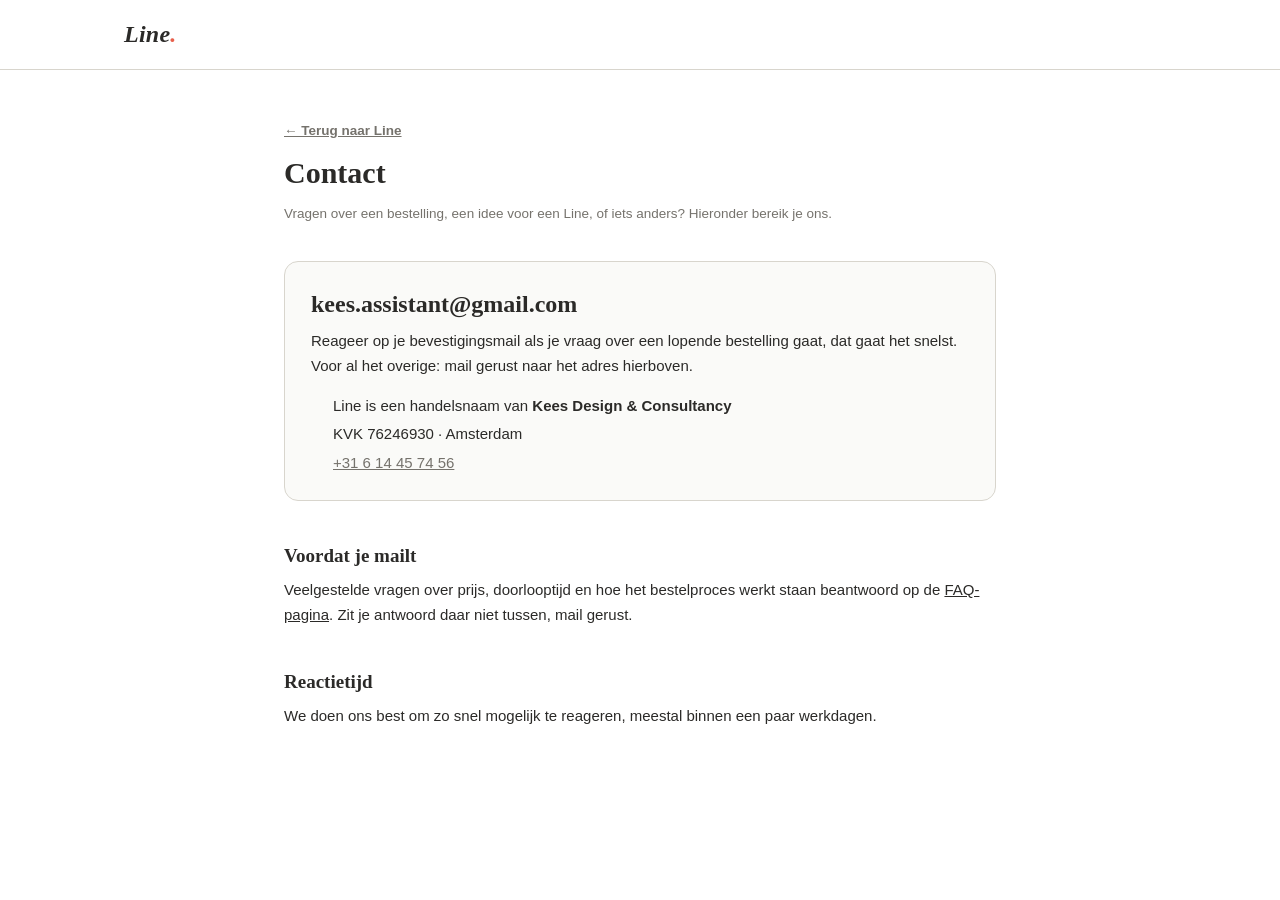
==== contact.html @ fa41d402 "Add frame material picker, order pricing tiers, delivery date warning, contact page, pricing diagram" ====
<!doctype html>
<html lang="nl">
<head>
<meta charset="utf-8">
<meta name="viewport" content="width=device-width, initial-scale=1">
<title>Contact — Line</title>
<link rel="stylesheet" href="style.css">
<link rel="icon" href="favicon.svg" type="image/svg+xml">
<style>
  .legal-wrap{max-width:760px;margin:0 auto;padding:48px 24px 80px;}
  .legal-wrap h1{font-size:30px;margin-bottom:6px;}
  .legal-wrap .legal-meta{color:var(--ink-muted);font-size:13.5px;margin-bottom:36px;}
  .legal-wrap h2{font-size:19px;margin-top:40px;}
  .legal-wrap p, .legal-wrap li{color:var(--ink);font-size:15px;line-height:1.65;}
  .legal-wrap ul, .legal-wrap ol{padding-left:22px;}
  .back-link{display:inline-block;margin-bottom:8px;font-size:13.5px;font-weight:600;color:var(--ink-muted);}
  .contact-card{
    border:1.5px solid var(--line);border-radius:14px;background:var(--bg-soft);
    padding:24px 26px;margin-top:8px;
  }
  .contact-email{
    font-family:var(--font-display);font-size:24px;font-weight:700;color:var(--ink);
    text-decoration:none;word-break:break-word;
  }
  .contact-email:hover{text-decoration:underline;}
  .contact-sub{color:var(--ink-muted);font-size:14px;margin-top:6px;}
  .contact-detail-list{list-style:none;padding:0;margin:14px 0 0;font-size:14.5px;color:var(--ink-muted);}
  .contact-detail-list li{margin-top:4px;}
  .contact-detail-list a{color:var(--ink-muted);}
</style>
</head>
<body>

<header class="site">
  <div class="bar">
    <a class="brand" href="index.html">
      <span class="wordmark">Line<span class="dot">.</span></span>
    </a>
  </div>
</header>

<main class="legal-wrap">
  <a class="back-link" href="index.html">&larr; Terug naar Line</a>
  <h1>Contact</h1>
  <p class="legal-meta">Vragen over een bestelling, een idee voor een Line, of iets anders? Hieronder bereik je ons.</p>

  <div class="contact-card">
    <a class="contact-email" href="mailto:kees.assistant@gmail.com">kees.assistant@gmail.com</a>
    <p class="contact-sub">Reageer op je bevestigingsmail als je vraag over een lopende bestelling gaat, dat gaat het snelst. Voor al het overige: mail gerust naar het adres hierboven.</p>
    <ul class="contact-detail-list">
      <li>Line is een handelsnaam van <strong>Kees Design &amp; Consultancy</strong></li>
      <li>KVK 76246930 &middot; Amsterdam</li>
      <li><a href="tel:+31614457456">+31 6 14 45 74 56</a></li>
    </ul>
  </div>

  <h2>Voordat je mailt</h2>
  <p>
    Veelgestelde vragen over prijs, doorlooptijd en hoe het bestelproces werkt staan beantwoord op de
    <a href="index.html#faq">FAQ-pagina</a>. Zit je antwoord daar niet tussen, mail gerust.
  </p>

  <h2>Reactietijd</h2>
  <p>We doen ons best om zo snel mogelijk te reageren, meestal binnen een paar werkdagen.</p>
</main>

</body>
</html>
---- style.css ----
/* ---------- Design tokens ---------- */
:root{
  --bg:#ffffff;
  --bg-soft:#fafaf8;
  --ink:#2b2a28;
  --ink-muted:#75726c;
  --line:#d8d5cd;
  --line-strong:#b8b4a9;

  --coral:#e8604c;
  --gold:#e8ab37;
  --cobalt:#3e6ae1;
  --moss:#5c8a5c;
  --sand:#c9a06a;

  /* coral tint/shade ramp for the price diagram — light = small cost, dark = large cost */
  --coral-100:#fbe2db;
  --coral-200:#f4c3b5;
  --coral-300:#ec9d88;
  --coral-500:#d1503d;
  --coral-600:#b03f2f;
  --coral-700:#7a2c20;

  --font-display:"Iowan Old Style","Palatino Linotype",Georgia,serif;
  --font-body:-apple-system,BlinkMacSystemFont,"Inter","Segoe UI",Helvetica,Arial,sans-serif;

  --radius:14px;
  --container:1080px;
}

*{box-sizing:border-box;}
html{scroll-behavior:smooth;-webkit-text-size-adjust:100%;text-size-adjust:100%;overflow-x:hidden;}
button,a{-webkit-tap-highlight-color:transparent;touch-action:manipulation;}
body{
  margin:0;
  overflow-x:hidden;
  background:var(--bg);
  color:var(--ink);
  font-family:var(--font-body);
  font-size:16px;
  line-height:1.55;
  -webkit-font-smoothing:antialiased;
}
h1,h2,h3{
  font-family:var(--font-display);
  font-weight:600;
  margin:0 0 .4em;
  text-wrap:balance;
}
p{margin:0 0 1em;color:var(--ink);}
a{color:inherit;}
.wrap{max-width:var(--container);margin:0 auto;padding:0 24px;}
img,svg{max-width:100%;display:block;}
button{font-family:inherit;}

.eyebrow{
  font-family:var(--font-body);
  font-weight:700;
  font-size:15px;
  letter-spacing:.08em;
  text-transform:uppercase;
  color:var(--ink-muted);
  margin:0 0 10px;
}
.section-note{
  max-width:56ch;margin:24px auto 0;text-align:center;
  font-size:13.5px;color:var(--ink-muted);
}

/* thin-line divider with dot markers — the recurring "timeline" motif */
.line-divider{
  position:relative;
  height:1px;
  background:var(--line);
  margin:56px 0;
}
.line-divider .dot{
  position:absolute;
  top:50%;
  width:7px;height:7px;
  border-radius:50%;
  background:var(--coral);
  transform:translate(-50%,-50%);
}

/* ---------- Header ---------- */
header.site{
  position:sticky;top:0;z-index:20;
  background:rgba(255,255,255,.9);
  backdrop-filter:blur(8px);
  border-bottom:1px solid var(--line);
}
header.site .bar{
  display:flex;align-items:center;justify-content:space-between;
  padding:16px 24px;
  max-width:var(--container);margin:0 auto;
}
.brand{display:inline-flex;align-items:center;gap:10px;text-decoration:none;}
.wordmark{
  font-family:var(--font-display);
  font-style:italic;
  font-size:24px;
  font-weight:600;
  letter-spacing:.01em;
  text-decoration:none;
  color:var(--ink);
}
.wordmark .dot{color:var(--coral);}
nav.site-nav{display:flex;gap:34px;align-items:center;}
nav.site-nav .nav-links{display:flex;gap:26px;align-items:center;}
nav.site-nav a{
  font-size:14px;font-weight:600;color:var(--ink-muted);text-decoration:none;
}
nav.site-nav a:hover{color:var(--ink);}
.menu-toggle{
  display:none;width:36px;height:36px;border:none;background:transparent;
  color:var(--ink);align-items:center;justify-content:center;cursor:pointer;flex:none;
}
.menu-toggle svg{width:22px;height:22px;stroke:currentColor;stroke-width:2;fill:none;}
.mobile-menu{display:none;}
@media (max-width:640px){
  nav.site-nav .nav-links{display:none;}
  nav.site-nav .js-open-config{display:none;}
  .menu-toggle{display:flex;}
  .mobile-menu{
    display:flex;flex-direction:column;
    border-top:1px solid var(--line);background:var(--bg);
  }
  .mobile-menu[hidden]{display:none;}
  .mobile-menu a{
    padding:14px 24px;font-size:15px;font-weight:600;color:var(--ink);text-decoration:none;
    border-bottom:1px solid var(--line);
  }
  .mobile-menu .btn{margin:14px 24px;}
}

.btn{
  display:inline-flex;align-items:center;gap:8px;
  font-family:var(--font-body);
  font-weight:700;font-size:14px;
  padding:12px 20px;
  border-radius:999px;
  border:1.5px solid var(--ink);
  background:var(--ink);color:var(--bg);
  cursor:pointer;
  text-decoration:none;
  transition:transform .15s ease,background .15s ease;
}
.btn:hover{transform:translateY(-1px);background:#000;}
.btn.ghost{background:transparent;color:var(--ink);border-color:var(--line-strong);}
.btn.ghost:hover{border-color:var(--ink);background:transparent;}
.btn.coral{background:var(--coral);border-color:var(--coral);color:var(--bg);}
.btn.coral:hover{background:#d94f3c;border-color:#d94f3c;}
.btn.small{padding:9px 16px;font-size:13px;}
.btn:disabled{opacity:.35;cursor:not-allowed;transform:none;}
.btn:focus-visible, a:focus-visible, input:focus-visible, textarea:focus-visible, select:focus-visible{
  outline:3px solid var(--cobalt);outline-offset:2px;
}

/* ---------- Hero ---------- */
.hero{padding:0 0 40px;text-align:center;}
.hero-banner{width:100%;aspect-ratio:3/1;overflow:hidden;background:var(--ink);position:relative;}
.hero-banner img{width:100%;height:100%;object-fit:cover;object-position:35% 45%;display:block;}

/* Desktop: a solid card floats on the photo with headline + CTAs. */
.hero-card{
  position:absolute;top:50%;right:6%;transform:translateY(-50%);
  background:var(--bg);border-radius:var(--radius);
  box-shadow:0 24px 54px -22px rgba(0,0,0,.4);
  padding:34px 38px;max-width:360px;text-align:left;
}
.hero-card .hero-headline{
  font-size:clamp(24px,2.7vw,34px);max-width:none;margin:0 0 22px;text-align:left;
}
.hero-card .hero-actions{justify-content:flex-start;}
.hero-headline-mobile,.hero-actions-mobile{display:none;}

.hero h1{font-size:clamp(34px,5.5vw,58px);max-width:16ch;margin:0 auto .3em;}
.hero h1 em{color:var(--coral);font-style:italic;}
.hero .wrap{padding-top:44px;}
.hero .lede{
  max-width:52ch;margin:0 auto 32px;
  color:var(--ink-muted);font-size:18px;
}
.hero-actions{display:flex;gap:14px;justify-content:center;flex-wrap:wrap;}

/* Mobile: no overlay card — shorter cropped photo, everything stacked below it. */
@media (max-width:640px){
  .hero-banner{aspect-ratio:12/5;}
  .hero-card{display:none;}
  .hero-headline-mobile{display:block;}
  .hero-actions-mobile{display:flex;}
  .hero .wrap{padding-top:32px;}
}

/* ---------- Language switch ---------- */
.lang-switch{
  display:flex;border:1.5px solid var(--line);border-radius:999px;padding:2px;
}
.lang-btn{
  border:none;background:transparent;border-radius:999px;
  padding:5px 11px;font-size:12px;font-weight:700;letter-spacing:.03em;
  color:var(--ink-muted);cursor:pointer;
}
.lang-btn[aria-pressed="true"]{background:var(--ink);color:var(--bg);}
@media (max-width:640px){ .lang-switch{order:2;} }

/* ---------- Section shell ---------- */
section{padding:24px 0;}
.section-head{text-align:center;max-width:52ch;margin:0 auto 40px;}
.section-head h2{font-size:clamp(26px,3.4vw,36px);}
.section-head p{color:var(--ink-muted);}

/* ---------- Examples ---------- */
/* Photos aren't a uniform shape (mix of 4:3 and 16:9 landscape), so this is a
   masonry layout (CSS columns) — each tile keeps the image's own proportions
   instead of being force-cropped into a fixed box. */
.examples-grid{
  column-count:2;column-gap:28px;
}
.examples-dots{display:none;}
@media (max-width:700px){
  .examples-grid{
    display:flex;column-count:unset;column-gap:0;gap:14px;
    overflow-x:auto;scroll-snap-type:x mandatory;-webkit-overflow-scrolling:touch;
    margin:0 -24px;padding:0 24px 4px;scrollbar-width:none;
  }
  .examples-grid::-webkit-scrollbar{display:none;}
  .example-card{flex:0 0 82vw;margin-bottom:0;scroll-snap-align:center;}
  .examples-dots{
    display:flex;justify-content:center;gap:7px;margin-top:16px;
  }
  .examples-dots button{
    width:7px;height:7px;border-radius:50%;border:none;padding:0;
    background:var(--line-strong);cursor:pointer;transition:background .15s ease,transform .15s ease;
  }
  .examples-dots button.active{background:var(--coral);transform:scale(1.3);}
}
.example-card{
  break-inside:avoid;
  margin-bottom:28px;
  border:1.5px solid var(--line);
  border-radius:18px;
  overflow:hidden;
  background:var(--bg-soft);
  transition:transform .2s ease,box-shadow .2s ease,border-color .2s ease;
}
.example-card:hover,.example-card:focus-within{
  transform:translateY(-4px);
  box-shadow:0 16px 30px -18px rgba(43,42,40,.4);
}
.example-card:nth-child(4n+1):hover,.example-card:nth-child(4n+1):focus-within{border-color:var(--coral);}
.example-card:nth-child(4n+2):hover,.example-card:nth-child(4n+2):focus-within{border-color:var(--gold);}
.example-card:nth-child(4n+3):hover,.example-card:nth-child(4n+3):focus-within{border-color:var(--cobalt);}
.example-card:nth-child(4n+4):hover,.example-card:nth-child(4n+4):focus-within{border-color:var(--moss);}

.example-thumb{
  display:block;position:relative;width:100%;padding:0;margin:0;
  border:none;background:none;cursor:zoom-in;line-height:0;
}
.example-thumb img{width:100%;height:auto;display:block;transition:transform .3s ease;}
.example-thumb:hover img,.example-thumb:focus-visible img{transform:scale(1.04);}
.example-thumb:focus-visible{outline:3px solid var(--cobalt);outline-offset:-3px;}
.example-thumb::before,.example-thumb::after{
  content:"";position:absolute;right:12px;bottom:12px;width:34px;height:34px;
  opacity:0;transform:scale(.8);transition:opacity .2s ease,transform .2s ease;
}
.example-thumb::before{border-radius:50%;background:var(--ink);}
.example-thumb::after{
  background:#fff;
  -webkit-mask:url("data:image/svg+xml,%3Csvg xmlns='http://www.w3.org/2000/svg' viewBox='0 0 24 24' fill='none' stroke='white' stroke-width='2' stroke-linecap='round' stroke-linejoin='round'%3E%3Ccircle cx='11' cy='11' r='7'/%3E%3Cline x1='21' y1='21' x2='16.65' y2='16.65'/%3E%3Cline x1='11' y1='8' x2='11' y2='14'/%3E%3Cline x1='8' y1='11' x2='14' y2='11'/%3E%3C/svg%3E") center/16px no-repeat;
  mask:url("data:image/svg+xml,%3Csvg xmlns='http://www.w3.org/2000/svg' viewBox='0 0 24 24' fill='none' stroke='white' stroke-width='2' stroke-linecap='round' stroke-linejoin='round'%3E%3Ccircle cx='11' cy='11' r='7'/%3E%3Cline x1='21' y1='21' x2='16.65' y2='16.65'/%3E%3Cline x1='11' y1='8' x2='11' y2='14'/%3E%3Cline x1='8' y1='11' x2='14' y2='11'/%3E%3C/svg%3E") center/16px no-repeat;
}
.example-thumb:hover::before,.example-thumb:focus-visible::before,
.example-thumb:hover::after,.example-thumb:focus-visible::after{
  opacity:1;transform:scale(1);
}
@media (hover:none) and (min-width:701px){
  /* touch devices don't have a hover state — show the "tap to enlarge" cue at rest.
     Below 701px the gallery is a swipe carousel (lightbox disabled), so this is skipped. */
  .example-thumb::before,.example-thumb::after{opacity:.85;transform:scale(1);}
}
@media (max-width:700px){
  .example-thumb{cursor:default;}
}

/* ---------- Lightbox ---------- */
.lightbox{
  position:fixed;inset:0;z-index:200;
  background:rgba(20,19,17,.94);
  display:flex;align-items:center;justify-content:center;
  padding:64px 24px;
  opacity:0;pointer-events:none;
  transition:opacity .25s ease;
}
.lightbox.open{opacity:1;pointer-events:auto;}
.lightbox[hidden]{display:none;}
.lightbox-figure{margin:0;max-width:min(1100px,90vw);max-height:100%;}
.lightbox-figure img{
  display:block;max-width:100%;max-height:calc(100vh - 128px);
  border-radius:10px;box-shadow:0 30px 60px -20px rgba(0,0,0,.6);
  transform:scale(.96);transition:transform .25s ease;
  cursor:pointer;touch-action:manipulation;
}
.lightbox.open .lightbox-figure img{transform:scale(1);}
.lightbox-close,.lightbox-nav{
  position:fixed;
  width:44px;height:44px;border-radius:50%;
  border:1.5px solid rgba(255,255,255,.35);background:rgba(255,255,255,.08);
  color:#fff;cursor:pointer;
  display:flex;align-items:center;justify-content:center;
  transition:background .15s ease,border-color .15s ease;
}
.lightbox-close svg,.lightbox-nav svg{width:18px;height:18px;stroke:currentColor;stroke-width:2;fill:none;}
.lightbox-close:hover,.lightbox-nav:hover{background:rgba(255,255,255,.18);border-color:#fff;}
.lightbox-close:focus-visible,.lightbox-nav:focus-visible{outline:3px solid var(--gold);outline-offset:2px;}
.lightbox-close{top:20px;right:20px;}
.lightbox-nav.prev{left:20px;top:50%;transform:translateY(-50%);}
.lightbox-nav.next{right:20px;top:50%;transform:translateY(-50%);}
.lightbox-count{
  position:fixed;bottom:22px;left:50%;transform:translateX(-50%);
  font-size:12.5px;font-weight:700;letter-spacing:.04em;color:rgba(255,255,255,.7);
}
@media (max-width:640px){
  .lightbox{padding:88px 16px 56px;}
  .lightbox-nav.prev{left:10px;}
  .lightbox-nav.next{right:10px;}
}

/* ---------- How it works ---------- */
.steps-grid{
  display:grid;grid-template-columns:repeat(3,1fr);gap:24px;
}
@media (max-width:700px){ .steps-grid{grid-template-columns:1fr;} }
.hiw-step{padding:4px;}
.hiw-step .num{
  width:34px;height:34px;border-radius:50%;
  border:1.5px solid var(--ink);
  display:flex;align-items:center;justify-content:center;
  font-family:var(--font-display);font-weight:600;font-size:15px;
  margin-bottom:14px;
}
.hiw-step:nth-child(1) .num{border-color:var(--coral);color:var(--coral);}
.hiw-step:nth-child(2) .num{border-color:var(--gold);color:var(--gold);}
.hiw-step:nth-child(3) .num{border-color:var(--cobalt);color:var(--cobalt);}
.hiw-step:nth-child(4) .num{border-color:var(--moss);color:var(--moss);}
.hiw-step h3{font-size:17px;margin-bottom:6px;}
.hiw-step p{font-size:14px;color:var(--ink-muted);margin:0;}

/* ---------- Testimonials ---------- */
.testimonial-grid{
  display:flex;gap:20px;overflow-x:auto;padding:4px 4px 14px;margin:-4px -4px 0;
  cursor:grab;scroll-snap-type:x proximity;-webkit-overflow-scrolling:touch;
  scrollbar-width:thin;
}
.testimonial-grid.dragging{cursor:grabbing;scroll-snap-type:none;user-select:none;}
.testimonial-card{
  flex:0 0 auto;width:300px;scroll-snap-align:start;
  border:1.5px solid var(--line);border-radius:16px;
  padding:26px 22px 20px;background:var(--bg-soft);
  transition:transform .2s ease,box-shadow .2s ease,border-color .2s ease;
}
@media (max-width:560px){ .testimonial-card{width:80vw;} }
.testimonial-card:hover{transform:translateY(-3px);box-shadow:0 14px 26px -18px rgba(43,42,40,.35);}
.testimonial-card .quote-mark{
  display:block;font-family:var(--font-display);font-size:44px;line-height:1;
  margin-bottom:4px;
}
.testimonial-card:nth-child(4n+1) .quote-mark{color:var(--coral);}
.testimonial-card:nth-child(4n+2) .quote-mark{color:var(--gold);}
.testimonial-card:nth-child(4n+3) .quote-mark{color:var(--cobalt);}
.testimonial-card:nth-child(4n+4) .quote-mark{color:var(--moss);}
.testimonial-card .quote{font-size:15px;line-height:1.55;margin:0 0 14px;}
.testimonial-card .name{
  margin:0;font-family:var(--font-display);font-weight:600;
  font-size:13.5px;color:var(--ink-muted);
}

/* ---------- FAQ ---------- */
.faq-list{max-width:740px;margin:0 auto;border-top:1px solid var(--line);}
.faq-item{border-bottom:1px solid var(--line);}
.faq-item summary{
  list-style:none;cursor:pointer;padding:20px 2px;
  display:flex;align-items:center;justify-content:space-between;gap:20px;
  font-weight:600;font-size:15.5px;
  touch-action:manipulation;
}
.faq-item summary::-webkit-details-marker{display:none;}
.faq-item summary:hover .q{color:var(--coral);}
.faq-item .q{transition:color .15s ease;}
.faq-item .chevron{
  width:22px;height:22px;flex:none;position:relative;
}
.faq-item .chevron::before,.faq-item .chevron::after{
  content:"";position:absolute;top:50%;left:50%;background:var(--ink-muted);
  transition:transform .2s ease;
}
.faq-item .chevron::before{width:12px;height:1.5px;transform:translate(-50%,-50%);}
.faq-item .chevron::after{width:1.5px;height:12px;transform:translate(-50%,-50%);}
.faq-item[open] .chevron::after{transform:translate(-50%,-50%) rotate(90deg);}
.faq-item .a{margin:0 2px 20px;color:var(--ink-muted);font-size:14.5px;line-height:1.6;max-width:62ch;}

/* ---------- Dimensions ---------- */
.dims-diagram{display:flex;justify-content:center;margin-top:8px;}
.dims-diagram svg{width:100%;max-width:420px;height:auto;}
.dims-rect{fill:var(--bg-soft);stroke:var(--ink);stroke-width:2;vector-effect:non-scaling-stroke;}
.dims-line{fill:none;stroke:var(--ink);stroke-width:1.5;stroke-linecap:round;vector-effect:non-scaling-stroke;opacity:.45;}
.dims-dim{stroke-width:1.5;vector-effect:non-scaling-stroke;}
.dims-dim-w{stroke:var(--coral);}
.dims-dim-h{stroke:var(--gold);}
.dims-label{font-size:12px;font-weight:700;letter-spacing:.02em;}
.dims-label-w{fill:var(--coral);}
.dims-label-h{fill:var(--gold);}

/* ---------- Pricing ---------- */
.price-diagram{max-width:480px;margin:8px auto 0;}
.price-diagram svg{display:block;width:100%;height:auto;}
.price-outline{fill:none;stroke:var(--ink);stroke-width:2.5;}
.price-block-vat{fill:var(--coral-600);}
.price-block-frame{fill:var(--coral);}
.price-block-print{fill:var(--coral-500);}
.price-block-shipping{fill:var(--coral-200);}
.price-block-packaging{fill:var(--coral-100);}
.price-block-labor{fill:var(--coral-700);}
.price-block-margin{fill:var(--coral-300);}
.price-sep{stroke:var(--bg);stroke-width:2.5;}

.price-legend{
  list-style:none;margin:28px 0 0;padding:0;
  display:grid;grid-template-columns:repeat(2,1fr);gap:16px 20px;
}
@media (min-width:560px){ .price-legend{grid-template-columns:repeat(3,1fr);} }
.price-legend li{display:flex;align-items:flex-start;gap:10px;}
.price-swatch{width:14px;height:14px;border-radius:4px;flex:none;margin-top:3px;}
.price-swatch.price-block-vat{background:var(--coral-600);}
.price-swatch.price-block-frame{background:var(--coral);}
.price-swatch.price-block-print{background:var(--coral-500);}
.price-swatch.price-block-shipping{background:var(--coral-200);}
.price-swatch.price-block-packaging{background:var(--coral-100);}
.price-swatch.price-block-labor{background:var(--coral-700);}
.price-swatch.price-block-margin{background:var(--coral-300);}
.price-legend-text{display:flex;flex-direction:column;gap:2px;min-width:0;}
.price-legend-name{font-size:13px;color:var(--ink-muted);}
.price-legend-amount{font-family:var(--font-display);font-size:19px;font-weight:700;color:var(--ink);}
.price-total-row{
  margin-top:22px;padding-top:18px;border-top:1.5px dashed var(--line-strong);
  text-align:center;font-family:var(--font-display);font-weight:600;font-size:19px;color:var(--ink);
}
.price-caption{
  max-width:440px;margin:18px auto 0;text-align:center;
  font-size:12.5px;color:var(--ink-muted);
}

/* ---------- About ---------- */
.about{display:grid;grid-template-columns:180px 1fr;gap:36px;align-items:center;}
@media (max-width:600px){ .about{grid-template-columns:1fr;text-align:center;} }
.about .avatar{
  max-width:150px;
  margin:0 auto;
}
.about .avatar img{
  width:100%;height:auto;display:block;
  border-bottom:3px solid var(--coral);
  padding-bottom:12px;
}
.about h2{font-size:24px;}
.about p{color:var(--ink-muted);}

/* ---------- Footer ---------- */
footer.site{
  border-top:1px solid var(--line);
  margin-top:60px;
  padding:32px 0 48px;
}
footer.site .bar{
  display:flex;justify-content:space-between;align-items:center;flex-wrap:wrap;gap:12px;
  font-size:13px;color:var(--ink-muted);
}
footer.site a{color:var(--ink);text-decoration:none;font-weight:600;}
.footer-identity{
  margin-top:18px;padding-top:18px;border-top:1px dashed var(--line);
}
.footer-identity p{
  margin:0 0 6px;font-size:12.5px;color:var(--ink-muted);
}
.footer-identity a{color:var(--ink-muted);font-weight:600;text-decoration:underline;}
.footer-identity a:hover{color:var(--ink);}
.link-btn{
  background:none;border:none;padding:0;margin:0;font:inherit;
  color:var(--ink-muted);font-weight:600;text-decoration:underline;cursor:pointer;
  touch-action:manipulation;
}
.link-btn:hover{color:var(--ink);}

/* ================= Configurator overlay ================= */
.configurator{
  position:fixed;inset:0;z-index:100;
  background:var(--bg);
  display:flex;overflow-x:hidden;
  transform:translateY(100%);
  transition:transform .35s ease;
  will-change:transform;
}
.configurator.open{transform:translateY(0);}
.configurator[hidden]{display:none;}

.config-head,.config-scroll{
  opacity:0;transform:translateY(10px);
  transition:opacity .4s ease .12s,transform .4s ease .12s;
}
.configurator.open .config-head,.configurator.open .config-scroll{
  opacity:1;transform:translateY(0);
}
.config-scroll{transition-delay:.18s;}

/* left: ambient slideshow */
.config-stage{
  flex:0 0 42%;position:relative;overflow:hidden;background:var(--ink);
}
.config-stage img{
  position:absolute;inset:0;width:100%;height:100%;object-fit:cover;
  opacity:0;transition:opacity 1.4s ease;
}
.config-stage img.active{opacity:1;}
.config-stage::after{
  content:"";position:absolute;left:0;right:0;bottom:0;height:4px;background:var(--coral);
}

/* right: header + scrollable form + submit bar */
.config-main{
  flex:1 1 auto;min-width:0;min-height:0;
  display:flex;flex-direction:column;
}
.config-head{
  display:flex;align-items:center;justify-content:space-between;
  padding:16px 24px;border-bottom:1px solid var(--line);
  flex:none;
}
.config-head .wordmark{font-size:19px;}
.config-close{
  width:40px;height:40px;border-radius:50%;
  border:1.5px solid var(--line-strong);background:transparent;
  display:flex;align-items:center;justify-content:center;cursor:pointer;color:var(--ink);
  touch-action:manipulation;
}
.config-close:hover{border-color:var(--ink);}
.config-close svg{width:16px;height:16px;stroke:currentColor;stroke-width:2;fill:none;}

.config-scroll{
  flex:1 1 auto;min-height:0;overflow-y:auto;overflow-x:hidden;
  -webkit-overflow-scrolling:touch;
  padding:36px 40px 40px;
}
.config-panel{max-width:640px;margin:0 auto;}
.config-panel h2{font-size:24px;margin-bottom:18px;}
.config-panel > p.hint{color:var(--ink-muted);font-size:14.5px;margin-bottom:26px;max-width:56ch;}
.config-section{
  padding-bottom:40px;margin-bottom:40px;
  border-bottom:1px dashed var(--line);
}
.config-section:last-of-type{border-bottom:none;margin-bottom:0;padding-bottom:0;}
#reviewSection .summary-list{margin-bottom:0;}

@media (max-width:860px){
  .configurator{flex-direction:column;}
  .config-stage{flex:0 0 200px;}
  .config-scroll{padding:28px 20px 30px;}
}
@media (max-width:640px){
  .config-stage{display:none;}
}

.field{margin-bottom:18px;}
.field label{
  display:block;font-size:12.5px;font-weight:700;letter-spacing:.03em;
  text-transform:uppercase;color:var(--ink-muted);margin-bottom:6px;
}
.field input[type=text], .field input[type=email], .field input[type=tel], .field input[type=date], .field textarea, .field select{
  width:100%;font-family:inherit;font-size:16px;color:var(--ink);text-align:left;
  background:var(--bg-soft);border:1.5px solid var(--line);border-radius:10px;
  padding:11px 13px;
}
.field textarea{resize:vertical;}
.field-note{font-size:13px;color:var(--ink-muted);margin-top:6px;}
.two-col{display:grid;grid-template-columns:1fr 1fr;gap:14px;}
@media (max-width:520px){ .two-col{grid-template-columns:1fr;} }

/* timeline entries (in configurator) */
.tl-progress{color:var(--ink-muted);font-size:13.5px;margin:0 0 14px;}
.tl-list{display:flex;flex-direction:column;gap:10px;margin-bottom:16px;}
.tl-item{
  border:1.5px solid var(--line);border-radius:12px;padding:12px;
  background:var(--bg);position:relative;
}
.tl-item.dragging{
  box-shadow:0 10px 24px rgba(0,0,0,.14);border-color:var(--ink);
  z-index:5;cursor:grabbing;
}
.tl-head{display:flex;align-items:center;gap:10px;cursor:pointer;}
.drag-handle{
  width:30px;height:30px;border-radius:8px;border:none;background:transparent;
  color:var(--ink-muted);cursor:grab;touch-action:none;flex:none;
  display:flex;align-items:center;justify-content:center;
}
.drag-handle:hover{color:var(--ink);}
.drag-handle svg{width:18px;height:18px;fill:currentColor;}
.tl-item .badge-index{
  width:24px;height:24px;border-radius:50%;background:var(--ink);color:var(--bg);
  display:flex;align-items:center;justify-content:center;font-size:11.5px;font-weight:700;
  font-family:var(--font-display);flex:none;
}
.tl-extra-badge{
  flex:none;padding:2px 7px;border-radius:20px;background:var(--coral);color:#fff;
  font-size:11px;font-weight:700;letter-spacing:.01em;white-space:nowrap;
}
.tl-check{
  width:24px;height:24px;border-radius:50%;background:var(--moss);color:#fff;
  display:flex;align-items:center;justify-content:center;flex:none;
}
.tl-check svg{width:14px;height:14px;stroke:currentColor;stroke-width:3;fill:none;}
.tl-dot{width:10px;height:10px;border-radius:50%;background:var(--coral);flex:none;}
.tl-place{
  font-family:inherit;font-size:16px;color:var(--ink);text-align:left;
  background:var(--bg-soft);border:1.5px solid var(--line);border-radius:10px;
  padding:11px 13px;flex:1 1 auto;min-width:0;
}
.tl-head .tl-place{
  background:transparent;border-color:transparent;padding-left:0;padding-right:0;
  overflow:hidden;text-overflow:ellipsis;white-space:nowrap;
}
.tl-head .tl-place:focus{
  background:var(--bg-soft);border-color:var(--line);padding-left:13px;padding-right:13px;
}
.tl-chevron{
  width:24px;height:24px;border:none;background:transparent;color:var(--ink-muted);
  display:flex;align-items:center;justify-content:center;flex:none;
  cursor:pointer;transition:transform .15s ease;
}
.tl-item.expanded .tl-chevron{transform:rotate(180deg);}
.tl-chevron svg{width:16px;height:16px;stroke:currentColor;stroke-width:2;fill:none;}
.tl-body{margin-top:8px;padding-left:40px;}
@media (max-width:520px){ .tl-body{padding-left:0;} }
.tl-verify-row{display:flex;align-items:flex-start;gap:10px;flex-wrap:wrap;}
.tl-item .photo-row{display:flex;align-items:center;gap:8px;flex:none;}
.tl-item .photo-thumb{
  width:34px;height:34px;border-radius:8px;background:var(--bg-soft);
  border:1px solid var(--line);background-size:cover;background-position:center;
  flex:none;
}
.tl-item .photo-btn{
  display:inline-flex;align-items:center;gap:6px;
  font-size:13px;font-weight:600;color:var(--ink);
  background:var(--bg-soft);border:1.5px solid var(--line);border-radius:8px;
  padding:8px 12px;cursor:pointer;touch-action:manipulation;white-space:nowrap;
}
.tl-item .photo-btn:hover{border-color:var(--ink);}
.tl-item .photo-btn svg{width:15px;height:15px;flex:none;stroke:currentColor;stroke-width:2;fill:none;}
.tl-warn{
  color:var(--coral);font-size:12.5px;margin:8px 0 0;
}
.tl-note{
  flex:1 1 200px;min-width:0;
  font-family:inherit;font-size:16px;color:var(--ink);text-align:left;
  background:var(--bg-soft);border:1.5px solid var(--line);border-radius:10px;
  padding:11px 13px;resize:vertical;
}
@media (max-width:520px){ .tl-note{flex-basis:100%;} }
.tl-actions{display:flex;align-items:center;gap:8px;margin-top:10px;}
.tl-move-btn{
  width:30px;height:30px;border-radius:8px;border:1px solid var(--line);
  background:transparent;color:var(--ink-muted);cursor:pointer;
  display:flex;align-items:center;justify-content:center;
  touch-action:manipulation;flex:none;
}
.tl-move-btn svg{width:16px;height:16px;stroke:currentColor;stroke-width:2;fill:none;}
.tl-move-btn:hover{border-color:var(--ink);color:var(--ink);}
.tl-move-btn:disabled{opacity:.35;cursor:default;}
.tl-move-btn:disabled:hover{border-color:var(--line);color:var(--ink-muted);}
.remove-btn{
  width:30px;height:30px;border-radius:50%;border:1px solid var(--line);
  background:transparent;cursor:pointer;color:var(--ink-muted);
  display:flex;align-items:center;justify-content:center;
  touch-action:manipulation;flex:none;margin-left:auto;
}
.remove-btn svg{width:15px;height:15px;stroke:currentColor;stroke-width:1.8;fill:none;}
.remove-btn:hover{border-color:var(--coral);color:var(--coral);}

.add-row-btn{
  display:inline-flex;align-items:center;gap:8px;
  border:1.5px dashed var(--ink);border-radius:10px;
  padding:11px 16px;background:transparent;cursor:pointer;
  font-size:13.5px;font-weight:700;color:var(--ink);width:100%;justify-content:center;
}
.add-row-btn:hover{border-color:var(--ink);color:var(--ink);background:var(--bg-soft);}

/* format cards */
.format-grid{display:grid;grid-template-columns:1fr;gap:14px;margin-bottom:8px;max-width:340px;}
.frame-grid{grid-template-columns:1fr 1fr;max-width:420px;}
@media (max-width:480px){ .frame-grid{grid-template-columns:1fr;} }
.format-card{
  border:1.5px solid var(--line);border-radius:12px;padding:16px;
  cursor:pointer;background:var(--bg-soft);text-align:left;
}
.format-card span{
  display:block;font-family:var(--font-display);font-size:16px;font-weight:600;color:var(--ink);
}
.format-card[aria-pressed="true"]{border-color:var(--ink);background:var(--bg);box-shadow:0 0 0 1px var(--ink);}
.format-card:not(:disabled):hover{border-color:var(--line-strong);}
.format-card:disabled{cursor:default;opacity:1;}
.format-card:focus-visible{outline:3px solid var(--cobalt);outline-offset:2px;}

.frame-card{display:flex;align-items:center;gap:12px;}
.frame-card .frame-swatch{
  width:40px;height:40px;border-radius:50%;flex:none;overflow:hidden;
  background:var(--bg);border:1px solid var(--line);display:block;
}
.frame-card .frame-swatch img{width:100%;height:100%;object-fit:cover;display:block;}
.frame-card .frame-label{flex:1;}
.frame-info-btn{
  width:22px;height:22px;border-radius:50%;border:1px solid var(--line);background:var(--bg);
  color:var(--ink-muted);font-family:var(--font-display);font-size:12px;font-style:italic;font-weight:700;
  display:flex;align-items:center;justify-content:center;flex:none;cursor:pointer;
}
.frame-info-btn:hover{border-color:var(--ink);color:var(--ink);}
.frame-info-btn:focus-visible{outline:3px solid var(--cobalt);outline-offset:2px;}

.frame-specs{
  margin-top:12px;padding:16px 18px;border-radius:10px;background:var(--bg-soft);
  border:1px solid var(--line);max-width:420px;
}
.frame-specs-list{margin:0;display:grid;grid-template-columns:auto 1fr;gap:6px 14px;}
.frame-specs-list dt{color:var(--ink-muted);font-size:13px;}
.frame-specs-list dd{margin:0;font-size:13px;font-weight:600;color:var(--ink);text-align:right;}

/* review */
.summary-list{list-style:none;margin:0 0 20px;padding:0;display:flex;flex-direction:column;gap:10px;}
.summary-list li{border-bottom:1px dashed var(--line);padding-bottom:10px;}
.summary-list .k{font-size:12px;font-weight:700;text-transform:uppercase;letter-spacing:.04em;color:var(--ink-muted);display:block;margin-bottom:4px;}
.summary-list .v{font-size:14.5px;}
.summary-list .v ol{margin:0;padding-left:18px;}
.summary-list .v ol li{border:none;padding:0;margin-bottom:4px;font-size:14.5px;}
.v-inline{display:inline-flex;align-items:center;gap:8px;}

.config-submit-bar{
  border-top:1px solid var(--line);
  padding:20px 0 4px;
  margin-top:8px;
}
.terms-check{
  display:flex;align-items:flex-start;gap:8px;
  font-size:13px;color:var(--ink-muted);margin-top:20px;cursor:pointer;
}
.terms-check input{margin-top:2px;flex:none;touch-action:manipulation;}
.terms-check a{color:var(--ink);font-weight:600;}
.submit-bar-row{
  display:flex;align-items:center;justify-content:space-between;gap:16px;
}
.submit-price{display:flex;align-items:baseline;gap:6px;}
.submit-price .amount{font-family:var(--font-display);font-size:22px;font-weight:600;}
.submit-price .label{font-size:12.5px;color:var(--ink-muted);}
.btn-compact{padding:10px 22px;font-size:14px;}
.submit-error{color:var(--coral);font-size:13px;margin:14px 0 0;}
#mailFallbackBtn{margin-top:10px;}

.shipping-line{
  display:flex;align-items:center;gap:8px;
  font-size:13px;color:var(--ink-muted);margin-top:10px;
}
.carrier-logo{height:18px;width:auto;display:block;}

/* success screen */
.success{text-align:center;padding:40px 16px 8px;max-width:480px;margin:0 auto;}
.success .btn{margin-top:22px;}
.success .check{
  width:60px;height:60px;border-radius:50%;background:var(--moss);
  display:flex;align-items:center;justify-content:center;margin:0 auto 18px;
}
.success .check svg{width:28px;height:28px;stroke:#fff;stroke-width:3;fill:none;}
.success h2{font-size:24px;}
.success p{color:var(--ink-muted);font-size:14.5px;}
.success-order-number{
  margin-top:14px;font-family:var(--font-display);font-weight:700;
  font-size:16px;color:var(--ink);
}
.success .proto-note{
  margin-top:18px;padding:12px 14px;border:1px dashed var(--line-strong);
  border-radius:10px;font-size:12.5px;color:var(--ink-muted);
}

[hidden]{display:none !important;}

@media (prefers-reduced-motion: reduce){
  html{scroll-behavior:auto;}
  *{transition:none !important;}
}
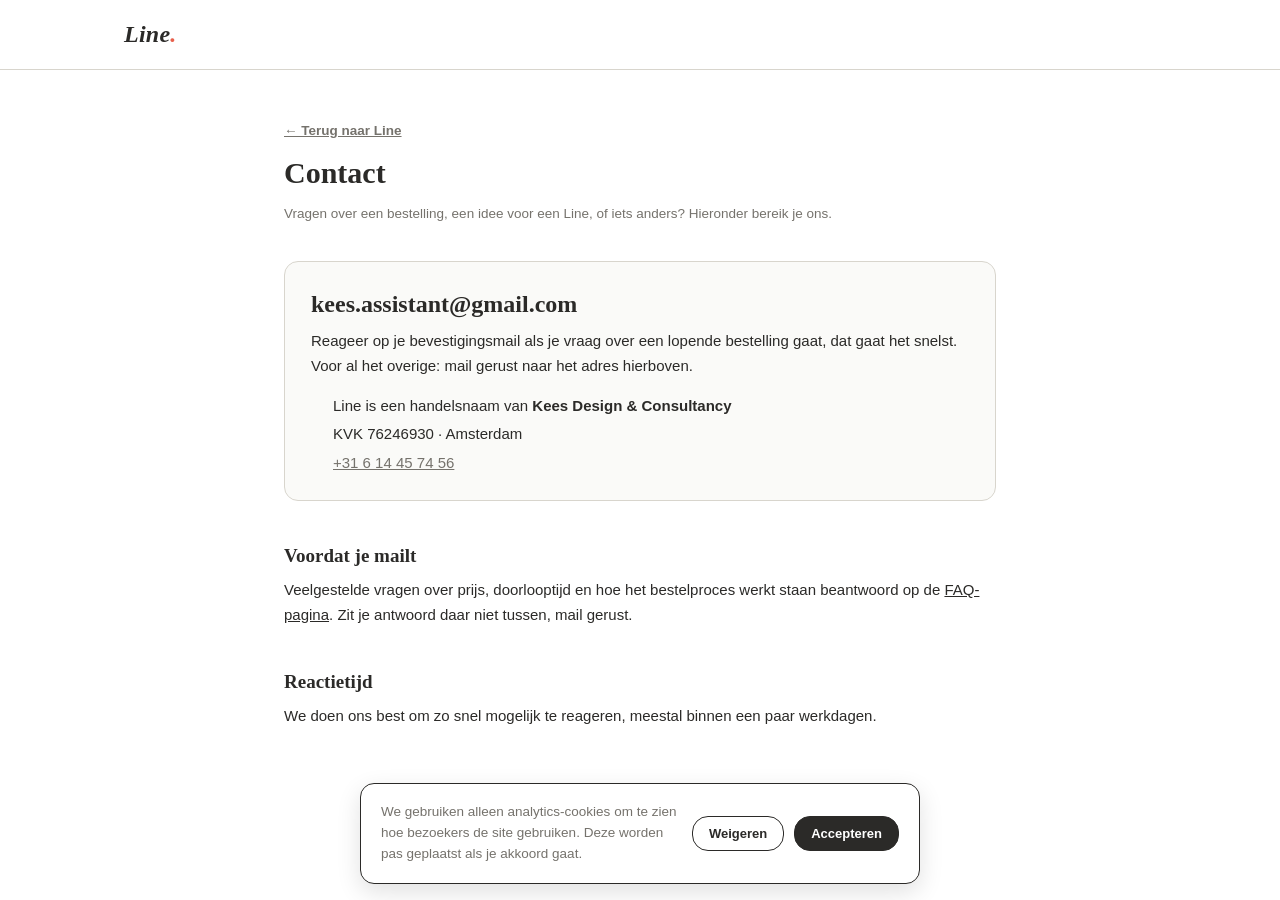
==== commit 5f21889b: "Add cookie consent banner, wire up GA4 + Microsoft Clarity, update privacy policy" ====
--- a/contact.html
+++ b/contact.html
@@ -64,5 +64,6 @@
   <p>We doen ons best om zo snel mogelijk te reageren, meestal binnen een paar werkdagen.</p>
 </main>
 
+<script src="consent.js"></script>
 </body>
 </html>
--- a/style.css
+++ b/style.css
@@ -119,8 +119,8 @@
 .menu-toggle svg{width:22px;height:22px;stroke:currentColor;stroke-width:2;fill:none;}
 .mobile-menu{display:none;}
 @media (max-width:640px){
+  nav.site-nav{gap:10px;}
   nav.site-nav .nav-links{display:none;}
-  nav.site-nav .js-open-config{display:none;}
   .menu-toggle{display:flex;}
   .mobile-menu{
     display:flex;flex-direction:column;
@@ -131,7 +131,6 @@
     padding:14px 24px;font-size:15px;font-weight:600;color:var(--ink);text-decoration:none;
     border-bottom:1px solid var(--line);
   }
-  .mobile-menu .btn{margin:14px 24px;}
 }
 
 .btn{
@@ -139,7 +138,7 @@
   font-family:var(--font-body);
   font-weight:700;font-size:14px;
   padding:12px 20px;
-  border-radius:999px;
+  border-radius:16px;
   border:1.5px solid var(--ink);
   background:var(--ink);color:var(--bg);
   cursor:pointer;
@@ -147,8 +146,8 @@
   transition:transform .15s ease,background .15s ease;
 }
 .btn:hover{transform:translateY(-1px);background:#000;}
-.btn.ghost{background:transparent;color:var(--ink);border-color:var(--line-strong);}
-.btn.ghost:hover{border-color:var(--ink);background:transparent;}
+.btn.ghost{background:var(--bg);color:var(--ink);border-color:var(--ink);}
+.btn.ghost:hover{background:var(--bg-soft);}
 .btn.coral{background:var(--coral);border-color:var(--coral);color:var(--bg);}
 .btn.coral:hover{background:#d94f3c;border-color:#d94f3c;}
 .btn.small{padding:9px 16px;font-size:13px;}
@@ -189,7 +188,8 @@
   .hero-banner{aspect-ratio:12/5;}
   .hero-card{display:none;}
   .hero-headline-mobile{display:block;}
-  .hero-actions-mobile{display:flex;}
+  .hero-actions-mobile{display:flex;flex-direction:column;}
+  .hero-actions-mobile .btn{width:100%;justify-content:center;}
   .hero .wrap{padding-top:32px;}
 }
 
@@ -221,7 +221,7 @@
 .examples-dots{display:none;}
 @media (max-width:700px){
   .examples-grid{
-    display:flex;column-count:unset;column-gap:0;gap:14px;
+    display:flex;align-items:flex-start;column-count:unset;column-gap:0;gap:14px;
     overflow-x:auto;scroll-snap-type:x mandatory;-webkit-overflow-scrolling:touch;
     margin:0 -24px;padding:0 24px 4px;scrollbar-width:none;
   }
@@ -582,6 +582,8 @@
 }
 .field textarea{resize:vertical;}
 .field-note{font-size:13px;color:var(--ink-muted);margin-top:6px;}
+.req-mark{color:var(--coral);margin-left:3px;}
+.field-note-error{color:var(--coral);}
 .two-col{display:grid;grid-template-columns:1fr 1fr;gap:14px;}
 @media (max-width:520px){ .two-col{grid-template-columns:1fr;} }
 
@@ -609,16 +611,12 @@
   display:flex;align-items:center;justify-content:center;font-size:11.5px;font-weight:700;
   font-family:var(--font-display);flex:none;
 }
-.tl-extra-badge{
-  flex:none;padding:2px 7px;border-radius:20px;background:var(--coral);color:#fff;
-  font-size:11px;font-weight:700;letter-spacing:.01em;white-space:nowrap;
-}
 .tl-check{
   width:24px;height:24px;border-radius:50%;background:var(--moss);color:#fff;
   display:flex;align-items:center;justify-content:center;flex:none;
 }
 .tl-check svg{width:14px;height:14px;stroke:currentColor;stroke-width:3;fill:none;}
-.tl-dot{width:10px;height:10px;border-radius:50%;background:var(--coral);flex:none;}
+.tl-dot{width:14px;height:14px;border-radius:50%;background:var(--coral);flex:none;}
 .tl-place{
   font-family:inherit;font-size:16px;color:var(--ink);text-align:left;
   background:var(--bg-soft);border:1.5px solid var(--line);border-radius:10px;
@@ -632,16 +630,19 @@
   background:var(--bg-soft);border-color:var(--line);padding-left:13px;padding-right:13px;
 }
 .tl-chevron{
-  width:24px;height:24px;border:none;background:transparent;color:var(--ink-muted);
-  display:flex;align-items:center;justify-content:center;flex:none;
-  cursor:pointer;transition:transform .15s ease;
-}
+  width:44px;height:44px;border:1.5px solid var(--line);border-radius:50%;background:var(--bg);
+  color:var(--ink-muted);display:flex;align-items:center;justify-content:center;flex:none;
+  cursor:pointer;touch-action:manipulation;
+  transition:transform .15s ease,border-color .15s ease,color .15s ease;
+}
+.tl-chevron:hover{border-color:var(--ink);color:var(--ink);}
+.tl-chevron:focus-visible{outline:3px solid var(--cobalt);outline-offset:2px;}
 .tl-item.expanded .tl-chevron{transform:rotate(180deg);}
-.tl-chevron svg{width:16px;height:16px;stroke:currentColor;stroke-width:2;fill:none;}
+.tl-chevron svg{width:22px;height:22px;stroke:currentColor;stroke-width:2;fill:none;}
 .tl-body{margin-top:8px;padding-left:40px;}
 @media (max-width:520px){ .tl-body{padding-left:0;} }
-.tl-verify-row{display:flex;align-items:flex-start;gap:10px;flex-wrap:wrap;}
-.tl-item .photo-row{display:flex;align-items:center;gap:8px;flex:none;}
+.tl-verify-row{display:flex;flex-direction:column;gap:10px;}
+.tl-item .photo-row{display:flex;align-items:center;gap:8px;flex-wrap:wrap;}
 .tl-item .photo-thumb{
   width:34px;height:34px;border-radius:8px;background:var(--bg-soft);
   border:1px solid var(--line);background-size:cover;background-position:center;
@@ -654,17 +655,19 @@
   padding:8px 12px;cursor:pointer;touch-action:manipulation;white-space:nowrap;
 }
 .tl-item .photo-btn:hover{border-color:var(--ink);}
+.tl-item .photo-btn.needs-photo{background:var(--coral-100);border-color:var(--coral);color:var(--coral-600);}
+.tl-item .photo-btn.needs-photo:hover{border-color:var(--coral-500);}
 .tl-item .photo-btn svg{width:15px;height:15px;flex:none;stroke:currentColor;stroke-width:2;fill:none;}
 .tl-warn{
-  color:var(--coral);font-size:12.5px;margin:8px 0 0;
+  color:var(--coral);font-size:12.5px;margin:6px 0 0;
+  flex-basis:100%;
 }
 .tl-note{
-  flex:1 1 200px;min-width:0;
+  width:100%;
   font-family:inherit;font-size:16px;color:var(--ink);text-align:left;
   background:var(--bg-soft);border:1.5px solid var(--line);border-radius:10px;
   padding:11px 13px;resize:vertical;
 }
-@media (max-width:520px){ .tl-note{flex-basis:100%;} }
 .tl-actions{display:flex;align-items:center;gap:8px;margin-top:10px;}
 .tl-move-btn{
   width:30px;height:30px;border-radius:8px;border:1px solid var(--line);
@@ -704,18 +707,20 @@
 .format-card span{
   display:block;font-family:var(--font-display);font-size:16px;font-weight:600;color:var(--ink);
 }
-.format-card[aria-pressed="true"]{border-color:var(--ink);background:var(--bg);box-shadow:0 0 0 1px var(--ink);}
+.format-card[aria-pressed="true"]{border-color:var(--ink);background:#eeeae1;box-shadow:0 0 0 1px var(--ink);}
 .format-card:not(:disabled):hover{border-color:var(--line-strong);}
 .format-card:disabled{cursor:default;opacity:1;}
 .format-card:focus-visible{outline:3px solid var(--cobalt);outline-offset:2px;}
 
 .frame-card{display:flex;align-items:center;gap:12px;}
 .frame-card .frame-swatch{
-  width:40px;height:40px;border-radius:50%;flex:none;overflow:hidden;
+  width:40px;height:40px;max-width:40px;max-height:40px;min-width:40px;
+  border-radius:50%;flex:none;overflow:hidden;
   background:var(--bg);border:1px solid var(--line);display:block;
 }
-.frame-card .frame-swatch img{width:100%;height:100%;object-fit:cover;display:block;}
+.frame-card .frame-swatch img{width:100%;height:100%;max-width:100%;object-fit:cover;display:block;}
 .frame-card .frame-label{flex:1;}
+.frame-card[aria-pressed="true"] .frame-label{color:var(--ink);font-weight:700;}
 .frame-info-btn{
   width:22px;height:22px;border-radius:50%;border:1px solid var(--line);background:var(--bg);
   color:var(--ink-muted);font-family:var(--font-display);font-size:12px;font-style:italic;font-weight:700;
@@ -746,12 +751,10 @@
   padding:20px 0 4px;
   margin-top:8px;
 }
-.terms-check{
-  display:flex;align-items:flex-start;gap:8px;
-  font-size:13px;color:var(--ink-muted);margin-top:20px;cursor:pointer;
-}
-.terms-check input{margin-top:2px;flex:none;touch-action:manipulation;}
-.terms-check a{color:var(--ink);font-weight:600;}
+.submit-terms-note{
+  font-size:12.5px;color:var(--ink-muted);text-align:center;margin:0 0 14px;
+}
+.submit-terms-note a{color:var(--ink);font-weight:600;}
 .submit-bar-row{
   display:flex;align-items:center;justify-content:space-between;gap:16px;
 }
@@ -789,7 +792,33 @@
 
 [hidden]{display:none !important;}
 
+/* ---------- Cookie consent ---------- */
+.cookie-banner{
+  position:fixed;left:16px;right:16px;bottom:16px;z-index:500;
+  max-width:560px;margin:0 auto;
+  background:var(--bg);border:1.5px solid var(--ink);border-radius:var(--radius);
+  padding:18px 20px;box-shadow:0 8px 24px rgba(0,0,0,.12);
+  display:flex;flex-wrap:wrap;gap:14px;align-items:center;justify-content:space-between;
+}
+.cookie-banner-text{margin:0;font-size:13.5px;color:var(--ink-muted);flex:1 1 260px;}
+.cookie-banner-actions{display:flex;gap:10px;flex:0 0 auto;}
+@media (max-width:480px){
+  .cookie-banner{flex-direction:column;align-items:stretch;}
+  .cookie-banner-actions{justify-content:flex-end;}
+}
+
+.cookie-reopen-tab{
+  position:fixed;left:16px;bottom:16px;z-index:500;
+  background:var(--bg);color:var(--ink-muted);
+  border:1px solid var(--line-strong);border-radius:999px;
+  padding:8px 14px;font-family:var(--font-body);font-size:12px;font-weight:600;
+  cursor:pointer;box-shadow:0 4px 12px rgba(0,0,0,.08);
+}
+.cookie-reopen-tab:hover{color:var(--ink);border-color:var(--ink);}
+
 @media (prefers-reduced-motion: reduce){
   html{scroll-behavior:auto;}
-  *{transition:none !important;}
-}
+  /* Everything except the configurator's open/close slide loses its transition —
+     that one communicates a real state change (open vs. closed), not decoration. */
+  *:not(.configurator):not(.config-head):not(.config-scroll){transition:none !important;}
+}
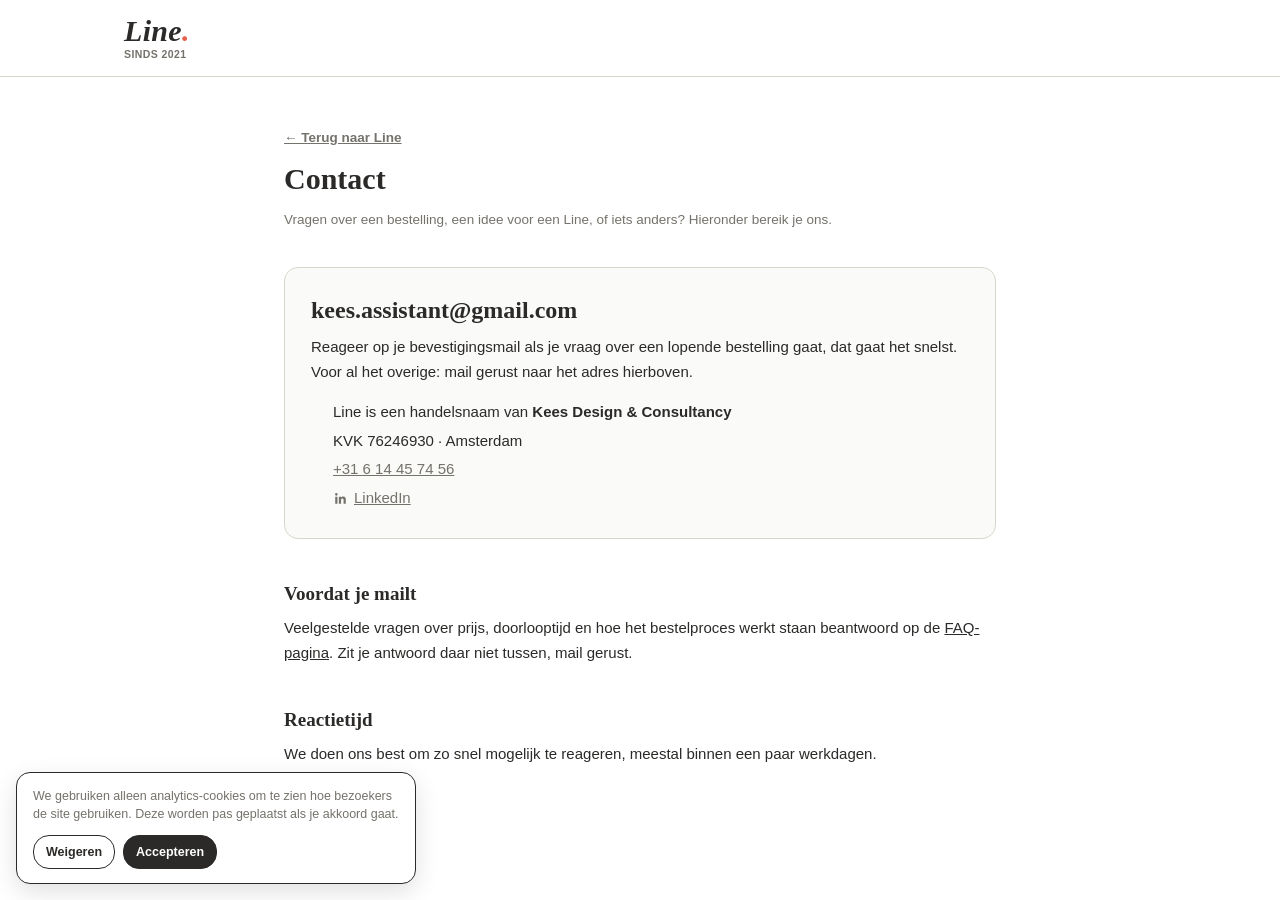
==== commit cb4127cf: "Bigger logo + since 2021, LinkedIn link, floating CTA, new example photo" ====
--- a/contact.html
+++ b/contact.html
@@ -27,6 +27,8 @@
   .contact-detail-list{list-style:none;padding:0;margin:14px 0 0;font-size:14.5px;color:var(--ink-muted);}
   .contact-detail-list li{margin-top:4px;}
   .contact-detail-list a{color:var(--ink-muted);}
+  .linkedin-link{display:inline-flex;align-items:center;gap:6px;}
+  .linkedin-icon{width:15px;height:15px;fill:currentColor;flex:none;}
 </style>
 </head>
 <body>
@@ -34,7 +36,10 @@
 <header class="site">
   <div class="bar">
     <a class="brand" href="index.html">
-      <span class="wordmark">Line<span class="dot">.</span></span>
+      <span class="brand-text">
+        <span class="wordmark">Line<span class="dot">.</span></span>
+        <span class="brand-since">Sinds 2021</span>
+      </span>
     </a>
   </div>
 </header>
@@ -51,6 +56,7 @@
       <li>Line is een handelsnaam van <strong>Kees Design &amp; Consultancy</strong></li>
       <li>KVK 76246930 &middot; Amsterdam</li>
       <li><a href="tel:+31614457456">+31 6 14 45 74 56</a></li>
+      <li><a class="linkedin-link" href="https://www.linkedin.com/in/keesvankuijk/" target="_blank" rel="noopener"><svg class="linkedin-icon" viewBox="0 0 24 24" aria-hidden="true"><path d="M20.45 20.45h-3.55v-5.57c0-1.33-.02-3.04-1.85-3.04-1.85 0-2.14 1.45-2.14 2.94v5.67H9.36V9h3.41v1.56h.05c.47-.9 1.63-1.85 3.36-1.85 3.6 0 4.27 2.37 4.27 5.45v6.29zM5.34 7.43a2.06 2.06 0 1 1 0-4.12 2.06 2.06 0 0 1 0 4.12zM7.11 20.45H3.56V9h3.55v11.45z"/></svg>LinkedIn</a></li>
     </ul>
   </div>
 
--- a/style.css
+++ b/style.css
@@ -96,10 +96,15 @@
   max-width:var(--container);margin:0 auto;
 }
 .brand{display:inline-flex;align-items:center;gap:10px;text-decoration:none;}
+.brand-text{display:flex;flex-direction:column;line-height:1;}
+.brand-since{
+  font-size:10.5px;font-weight:600;letter-spacing:.04em;text-transform:uppercase;
+  color:var(--ink-muted);margin-top:3px;
+}
 .wordmark{
   font-family:var(--font-display);
   font-style:italic;
-  font-size:24px;
+  font-size:30px;
   font-weight:600;
   letter-spacing:.01em;
   text-decoration:none;
@@ -133,6 +138,16 @@
   }
 }
 
+/* Floating "Geef een Line" button — appears once the hero scrolls out of view */
+.floating-cta{
+  position:fixed;top:14px;left:50%;z-index:25;
+  transform:translate(-50%,-140%);
+  transition:transform .35s cubic-bezier(.2,.8,.2,1);
+  pointer-events:none;
+}
+.floating-cta.visible{transform:translate(-50%,0);pointer-events:auto;}
+.floating-cta .btn{box-shadow:0 12px 28px -10px rgba(0,0,0,.35);}
+
 .btn{
   display:inline-flex;align-items:center;gap:8px;
   font-family:var(--font-body);
@@ -171,7 +186,8 @@
 .hero-card .hero-headline{
   font-size:clamp(24px,2.7vw,34px);max-width:none;margin:0 0 22px;text-align:left;
 }
-.hero-card .hero-actions{justify-content:flex-start;}
+.hero-card .hero-actions{justify-content:flex-start;flex-direction:column;}
+.hero-card .hero-actions .btn{width:100%;justify-content:center;}
 .hero-headline-mobile,.hero-actions-mobile{display:none;}
 
 .hero h1{font-size:clamp(34px,5.5vw,58px);max-width:16ch;margin:0 auto .3em;}
@@ -413,9 +429,13 @@
 .dims-label-h{fill:var(--gold);}
 
 /* ---------- Pricing ---------- */
-.price-diagram{max-width:480px;margin:8px auto 0;}
+/* viewBox is 400x200 (vs. dims' 320x200) to leave room for the left-side callout
+   labels, but the box itself is the same 240x80 units — matched to the same
+   max-width scale factor as .dims-diagram (420/320) so the two rectangles render
+   at an identical physical size on screen. */
+.price-diagram{max-width:525px;margin:8px auto 0;}
 .price-diagram svg{display:block;width:100%;height:auto;}
-.price-outline{fill:none;stroke:var(--ink);stroke-width:2.5;}
+.price-outline{fill:none;stroke:var(--ink);stroke-width:2;}
 .price-block-vat{fill:var(--coral-600);}
 .price-block-frame{fill:var(--coral);}
 .price-block-print{fill:var(--coral-500);}
@@ -425,23 +445,12 @@
 .price-block-margin{fill:var(--coral-300);}
 .price-sep{stroke:var(--bg);stroke-width:2.5;}
 
-.price-legend{
-  list-style:none;margin:28px 0 0;padding:0;
-  display:grid;grid-template-columns:repeat(2,1fr);gap:16px 20px;
-}
-@media (min-width:560px){ .price-legend{grid-template-columns:repeat(3,1fr);} }
-.price-legend li{display:flex;align-items:flex-start;gap:10px;}
-.price-swatch{width:14px;height:14px;border-radius:4px;flex:none;margin-top:3px;}
-.price-swatch.price-block-vat{background:var(--coral-600);}
-.price-swatch.price-block-frame{background:var(--coral);}
-.price-swatch.price-block-print{background:var(--coral-500);}
-.price-swatch.price-block-shipping{background:var(--coral-200);}
-.price-swatch.price-block-packaging{background:var(--coral-100);}
-.price-swatch.price-block-labor{background:var(--coral-700);}
-.price-swatch.price-block-margin{background:var(--coral-300);}
-.price-legend-text{display:flex;flex-direction:column;gap:2px;min-width:0;}
-.price-legend-name{font-size:13px;color:var(--ink-muted);}
-.price-legend-amount{font-family:var(--font-display);font-size:19px;font-weight:700;color:var(--ink);}
+.price-callout-line{stroke:var(--ink);stroke-width:1.2;stroke-linecap:round;opacity:.4;vector-effect:non-scaling-stroke;}
+.price-callout-dot{stroke:var(--bg);stroke-width:1;}
+.price-callout-label{font-family:var(--font-body);font-size:10.5px;}
+.price-callout-name{fill:var(--ink-muted);font-weight:600;}
+.price-callout-amount{fill:var(--ink);font-weight:700;}
+
 .price-total-row{
   margin-top:22px;padding-top:18px;border-top:1.5px dashed var(--line-strong);
   text-align:center;font-family:var(--font-display);font-weight:600;font-size:19px;color:var(--ink);
@@ -695,6 +704,10 @@
   font-size:13.5px;font-weight:700;color:var(--ink);width:100%;justify-content:center;
 }
 .add-row-btn:hover{border-color:var(--ink);color:var(--ink);background:var(--bg-soft);}
+.extra-badge{
+  display:inline-block;background:var(--coral);color:#fff;
+  border-radius:999px;padding:2px 9px;font-size:12px;font-weight:700;
+}
 
 /* format cards */
 .format-grid{display:grid;grid-template-columns:1fr;gap:14px;margin-bottom:8px;max-width:340px;}
@@ -728,6 +741,7 @@
 }
 .frame-info-btn:hover{border-color:var(--ink);color:var(--ink);}
 .frame-info-btn:focus-visible{outline:3px solid var(--cobalt);outline-offset:2px;}
+.frame-card-noframe{grid-column:1/-1;justify-content:center;text-align:center;}
 
 .frame-specs{
   margin-top:12px;padding:16px 18px;border-radius:10px;background:var(--bg-soft);
@@ -747,9 +761,12 @@
 .v-inline{display:inline-flex;align-items:center;gap:8px;}
 
 .config-submit-bar{
+  position:sticky;bottom:0;
   border-top:1px solid var(--line);
+  background:var(--bg);
   padding:20px 0 4px;
   margin-top:8px;
+  box-shadow:0 -8px 20px -12px rgba(0,0,0,.15);
 }
 .submit-terms-note{
   font-size:12.5px;color:var(--ink-muted);text-align:center;margin:0 0 14px;
@@ -781,6 +798,21 @@
 .success .check svg{width:28px;height:28px;stroke:#fff;stroke-width:3;fill:none;}
 .success h2{font-size:24px;}
 .success p{color:var(--ink-muted);font-size:14.5px;}
+.success-steps{
+  list-style:none;margin:24px 0 8px;padding:0;text-align:left;
+  display:flex;flex-direction:column;gap:16px;
+}
+.success-steps li{display:flex;gap:14px;align-items:flex-start;}
+.success-steps .num{
+  flex:none;width:26px;height:26px;border-radius:50%;
+  border:2px solid var(--coral);color:var(--coral);
+  display:flex;align-items:center;justify-content:center;
+  font-weight:600;font-size:13px;
+}
+.success-steps li:nth-child(2) .num{border-color:var(--gold);color:var(--gold);}
+.success-steps li:nth-child(3) .num{border-color:var(--cobalt);color:var(--cobalt);}
+.success-steps h3{font-size:14.5px;margin:0 0 2px;}
+.success-steps p{font-size:13px;color:var(--ink-muted);margin:0;}
 .success-order-number{
   margin-top:14px;font-family:var(--font-display);font-weight:700;
   font-size:16px;color:var(--ink);
@@ -794,17 +826,20 @@
 
 /* ---------- Cookie consent ---------- */
 .cookie-banner{
-  position:fixed;left:16px;right:16px;bottom:16px;z-index:500;
-  max-width:560px;margin:0 auto;
+  position:fixed;left:16px;bottom:16px;z-index:500;
+  width:max-content;max-width:min(400px,calc(100vw - 32px));margin:0;
   background:var(--bg);border:1.5px solid var(--ink);border-radius:var(--radius);
-  padding:18px 20px;box-shadow:0 8px 24px rgba(0,0,0,.12);
-  display:flex;flex-wrap:wrap;gap:14px;align-items:center;justify-content:space-between;
-}
-.cookie-banner-text{margin:0;font-size:13.5px;color:var(--ink-muted);flex:1 1 260px;}
-.cookie-banner-actions{display:flex;gap:10px;flex:0 0 auto;}
+  padding:14px 16px;box-shadow:0 8px 24px rgba(0,0,0,.12);
+  display:flex;flex-wrap:wrap;gap:10px;align-items:center;justify-content:space-between;
+}
+.cookie-banner-text{margin:0 0 2px;font-size:12.5px;line-height:1.45;color:var(--ink-muted);flex:1 1 220px;}
+.cookie-banner-actions{display:flex;gap:8px;flex:0 0 auto;}
+.cookie-banner-actions .btn{padding:9px 12px;font-size:12.5px;}
 @media (max-width:480px){
-  .cookie-banner{flex-direction:column;align-items:stretch;}
-  .cookie-banner-actions{justify-content:flex-end;}
+  .cookie-banner{
+    left:10px;right:10px;bottom:10px;
+    width:auto;max-width:none;
+  }
 }
 
 .cookie-reopen-tab{
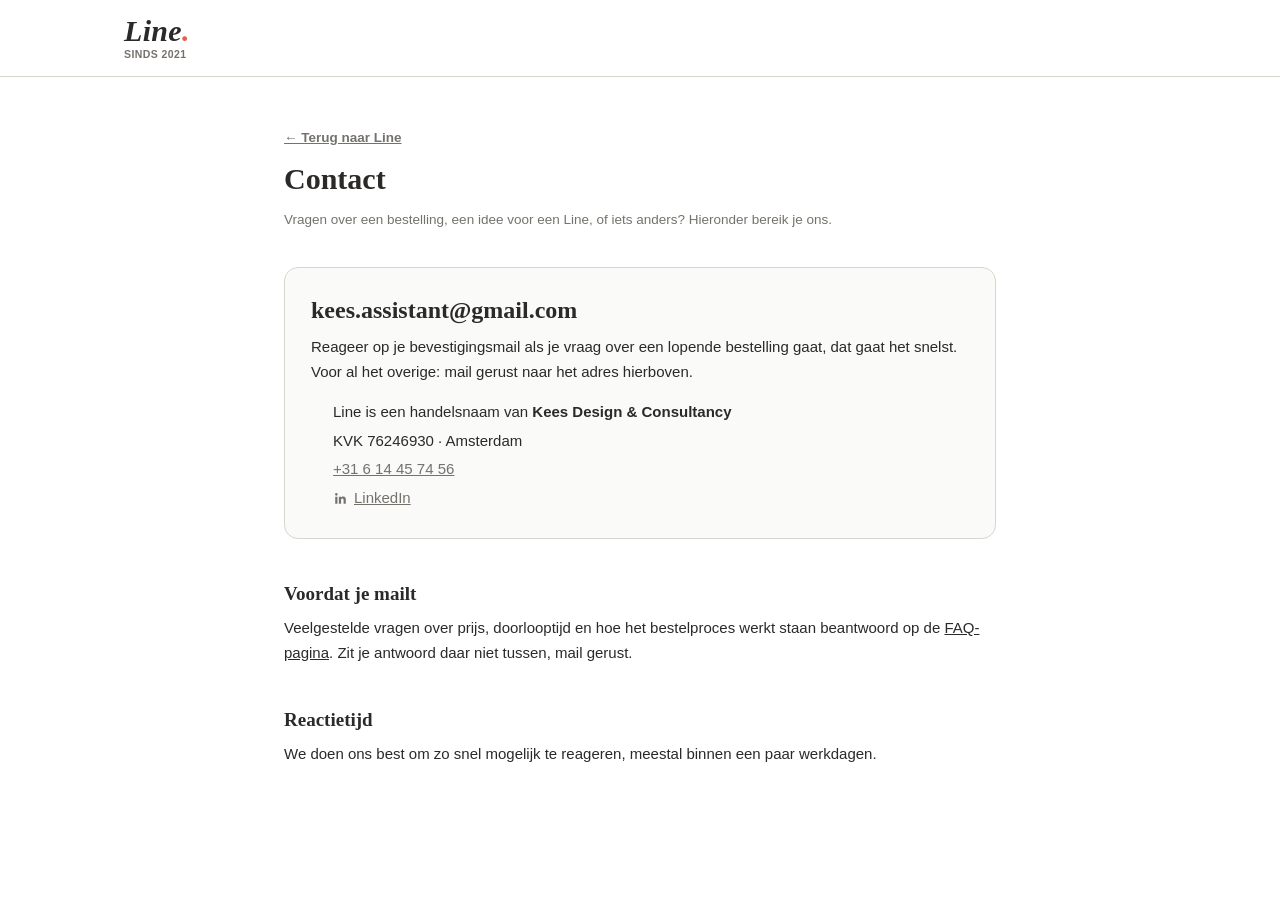
==== commit fbc621a6: "Correct starting price to €249, mute hero price styling, bump cache version" ====
--- a/contact.html
+++ b/contact.html
@@ -4,7 +4,7 @@
 <meta charset="utf-8">
 <meta name="viewport" content="width=device-width, initial-scale=1">
 <title>Contact — Line</title>
-<link rel="stylesheet" href="style.css">
+<link rel="stylesheet" href="style.css?v=20260812">
 <link rel="icon" href="favicon.svg" type="image/svg+xml">
 <style>
   .legal-wrap{max-width:760px;margin:0 auto;padding:48px 24px 80px;}
--- a/style.css
+++ b/style.css
@@ -33,7 +33,6 @@
 button,a{-webkit-tap-highlight-color:transparent;touch-action:manipulation;}
 body{
   margin:0;
-  overflow-x:hidden;
   background:var(--bg);
   color:var(--ink);
   font-family:var(--font-body);
@@ -91,6 +90,7 @@
   border-bottom:1px solid var(--line);
 }
 header.site .bar{
+  position:relative;
   display:flex;align-items:center;justify-content:space-between;
   padding:16px 24px;
   max-width:var(--container);margin:0 auto;
@@ -118,35 +118,33 @@
 }
 nav.site-nav a:hover{color:var(--ink);}
 .menu-toggle{
-  display:none;width:36px;height:36px;border:none;background:transparent;
+  display:flex;width:36px;height:36px;border:none;background:transparent;
   color:var(--ink);align-items:center;justify-content:center;cursor:pointer;flex:none;
 }
 .menu-toggle svg{width:22px;height:22px;stroke:currentColor;stroke-width:2;fill:none;}
-.mobile-menu{display:none;}
+/* Dropdown for the nav links + language switch — reachable from the hamburger icon
+   at every screen size, not just mobile, so the header itself stays uncluttered. */
+.mobile-menu[hidden]{display:none;}
+.mobile-menu{
+  display:flex;flex-direction:column;
+  position:absolute;top:calc(100% + 8px);right:0;min-width:200px;
+  background:var(--bg);border:1px solid var(--line);border-radius:12px;
+  box-shadow:0 12px 28px -10px rgba(0,0,0,.25);
+  overflow:hidden;
+}
+.mobile-menu a{
+  padding:14px 20px;font-size:15px;font-weight:600;color:var(--ink);text-decoration:none;
+  border-bottom:1px solid var(--line);
+}
+.mobile-menu .lang-switch{margin:14px 20px;align-self:flex-start;}
 @media (max-width:640px){
   nav.site-nav{gap:10px;}
   nav.site-nav .nav-links{display:none;}
-  .menu-toggle{display:flex;}
   .mobile-menu{
-    display:flex;flex-direction:column;
-    border-top:1px solid var(--line);background:var(--bg);
+    left:-24px;right:-24px;min-width:0;
+    border-radius:0;border:none;border-top:1px solid var(--line);box-shadow:none;
   }
-  .mobile-menu[hidden]{display:none;}
-  .mobile-menu a{
-    padding:14px 24px;font-size:15px;font-weight:600;color:var(--ink);text-decoration:none;
-    border-bottom:1px solid var(--line);
-  }
-}
-
-/* Floating "Geef een Line" button — appears once the hero scrolls out of view */
-.floating-cta{
-  position:fixed;top:14px;left:50%;z-index:25;
-  transform:translate(-50%,-140%);
-  transition:transform .35s cubic-bezier(.2,.8,.2,1);
-  pointer-events:none;
-}
-.floating-cta.visible{transform:translate(-50%,0);pointer-events:auto;}
-.floating-cta .btn{box-shadow:0 12px 28px -10px rgba(0,0,0,.35);}
+}
 
 .btn{
   display:inline-flex;align-items:center;gap:8px;
@@ -176,7 +174,9 @@
 .hero-banner{width:100%;aspect-ratio:3/1;overflow:hidden;background:var(--ink);position:relative;}
 .hero-banner img{width:100%;height:100%;object-fit:cover;object-position:35% 45%;display:block;}
 
-/* Desktop: a solid card floats on the photo with headline + CTAs. */
+/* Desktop: a solid card floats on the photo with just the headline — the buttons live
+   in the full-width static block below (.hero-actions-mobile, shared with mobile) so
+   they can be genuinely page-width instead of squeezed into the small card. */
 .hero-card{
   position:absolute;top:50%;right:6%;transform:translateY(-50%);
   background:var(--bg);border-radius:var(--radius);
@@ -184,28 +184,43 @@
   padding:34px 38px;max-width:360px;text-align:left;
 }
 .hero-card .hero-headline{
-  font-size:clamp(24px,2.7vw,34px);max-width:none;margin:0 0 22px;text-align:left;
-}
-.hero-card .hero-actions{justify-content:flex-start;flex-direction:column;}
-.hero-card .hero-actions .btn{width:100%;justify-content:center;}
-.hero-headline-mobile,.hero-actions-mobile{display:none;}
+  font-size:clamp(24px,2.7vw,34px);max-width:none;margin:0;text-align:left;
+}
+.hero-headline-mobile{display:none;}
 
 .hero h1{font-size:clamp(34px,5.5vw,58px);max-width:16ch;margin:0 auto .3em;}
 .hero h1 em{color:var(--coral);font-style:italic;}
 .hero .wrap{padding-top:44px;}
 .hero .lede{
-  max-width:52ch;margin:0 auto 32px;
+  max-width:52ch;margin:0 auto 20px;
   color:var(--ink-muted);font-size:18px;
 }
+.hero-price{margin:0 0 28px;}
+.hero-price-from{font-size:14px;font-weight:500;color:var(--ink-muted);}
+.hero-price-amount{
+  font-size:14px;font-weight:500;color:var(--ink-muted);margin-left:4px;
+}
 .hero-actions{display:flex;gap:14px;justify-content:center;flex-wrap:wrap;}
+/* The one real button block, static in flow, full width, at every breakpoint — used
+   to be mobile-only and duplicated (narrower) inside .hero-card on desktop. */
+.hero-actions-mobile{display:flex;flex-direction:column;gap:18px;}
+.hero-actions-mobile .btn{width:100%;justify-content:center;}
+
+/* Desktop only: a Figma.com-style oversized CTA pair — big type, generous padding,
+   and on hover the rounded-rect corners open all the way into a full pill. */
+@media (min-width:641px){
+  .hero-actions-mobile .btn{
+    font-size:28px;padding:26px 48px;border-radius:18px;
+    transition:transform .4s ease,background .4s ease,border-radius .6s ease;
+  }
+  .hero-actions-mobile .btn:hover{border-radius:999px;}
+}
 
 /* Mobile: no overlay card — shorter cropped photo, everything stacked below it. */
 @media (max-width:640px){
   .hero-banner{aspect-ratio:12/5;}
   .hero-card{display:none;}
   .hero-headline-mobile{display:block;}
-  .hero-actions-mobile{display:flex;flex-direction:column;}
-  .hero-actions-mobile .btn{width:100%;justify-content:center;}
   .hero .wrap{padding-top:32px;}
 }
 
@@ -219,7 +234,6 @@
   color:var(--ink-muted);cursor:pointer;
 }
 .lang-btn[aria-pressed="true"]{background:var(--ink);color:var(--bg);}
-@media (max-width:640px){ .lang-switch{order:2;} }
 
 /* ---------- Section shell ---------- */
 section{padding:24px 0;}
@@ -416,48 +430,30 @@
 .faq-item[open] .chevron::after{transform:translate(-50%,-50%) rotate(90deg);}
 .faq-item .a{margin:0 2px 20px;color:var(--ink-muted);font-size:14.5px;line-height:1.6;max-width:62ch;}
 
-/* ---------- Dimensions ---------- */
-.dims-diagram{display:flex;justify-content:center;margin-top:8px;}
-.dims-diagram svg{width:100%;max-width:420px;height:auto;}
-.dims-rect{fill:var(--bg-soft);stroke:var(--ink);stroke-width:2;vector-effect:non-scaling-stroke;}
-.dims-line{fill:none;stroke:var(--ink);stroke-width:1.5;stroke-linecap:round;vector-effect:non-scaling-stroke;opacity:.45;}
-.dims-dim{stroke-width:1.5;vector-effect:non-scaling-stroke;}
-.dims-dim-w{stroke:var(--coral);}
-.dims-dim-h{stroke:var(--gold);}
-.dims-label{font-size:12px;font-weight:700;letter-spacing:.02em;}
-.dims-label-w{fill:var(--coral);}
-.dims-label-h{fill:var(--gold);}
-
 /* ---------- Pricing ---------- */
-/* viewBox is 400x200 (vs. dims' 320x200) to leave room for the left-side callout
-   labels, but the box itself is the same 240x80 units — matched to the same
-   max-width scale factor as .dims-diagram (420/320) so the two rectangles render
-   at an identical physical size on screen. */
-.price-diagram{max-width:525px;margin:8px auto 0;}
+.price-diagram{max-width:575px;margin:8px auto 0;}
 .price-diagram svg{display:block;width:100%;height:auto;}
-.price-outline{fill:none;stroke:var(--ink);stroke-width:2;}
-.price-block-vat{fill:var(--coral-600);}
-.price-block-frame{fill:var(--coral);}
-.price-block-print{fill:var(--coral-500);}
-.price-block-shipping{fill:var(--coral-200);}
-.price-block-packaging{fill:var(--coral-100);}
-.price-block-labor{fill:var(--coral-700);}
-.price-block-margin{fill:var(--coral-300);}
-.price-sep{stroke:var(--bg);stroke-width:2.5;}
-
-.price-callout-line{stroke:var(--ink);stroke-width:1.2;stroke-linecap:round;opacity:.4;vector-effect:non-scaling-stroke;}
-.price-callout-dot{stroke:var(--bg);stroke-width:1;}
-.price-callout-label{font-family:var(--font-body);font-size:10.5px;}
-.price-callout-name{fill:var(--ink-muted);font-weight:600;}
-.price-callout-amount{fill:var(--ink);font-weight:700;}
-
-.price-total-row{
-  margin-top:22px;padding-top:18px;border-top:1.5px dashed var(--line-strong);
-  text-align:center;font-family:var(--font-display);font-weight:600;font-size:19px;color:var(--ink);
-}
-.price-caption{
-  max-width:440px;margin:18px auto 0;text-align:center;
-  font-size:12.5px;color:var(--ink-muted);
+.price-outline{fill:none;stroke:var(--ink);stroke-width:1.9;}
+.price-divider{stroke:var(--ink);stroke-opacity:.24;stroke-width:.62;}
+
+/* fill intensity ranked by price, low -> high: Logistiek 11, Lijst/Print 40, BTW 52, Teken-uren 156 */
+.price-block-logistics{fill:var(--coral-100);}
+.price-block-frame{fill:var(--coral-200);}
+.price-block-print{fill:var(--coral-200);}
+.price-block-vat{fill:var(--coral-300);}
+.price-block-labor{fill:var(--coral);}
+
+.price-diagram text{font-family:var(--font-body);text-anchor:middle;fill:var(--ink);}
+.price-lbl-name{font-size:5.3px;font-weight:600;}
+.price-lbl-name.compact{font-size:4.7px;}
+.price-lbl-amount{font-size:7.1px;font-weight:700;font-variant-numeric:tabular-nums;}
+/* The diagram's viewBox is fixed (248 units) but its rendered width shrinks a lot on
+   narrow phones, taking the SVG text down to unreadable sizes with it — bump the
+   font sizes specifically on mobile so the real on-screen text stays legible. */
+@media (max-width:640px){
+  .price-lbl-name{font-size:8.1px;}
+  .price-lbl-name.compact{font-size:6.8px;}
+  .price-lbl-amount{font-size:9.3px;}
 }
 
 /* ---------- About ---------- */
@@ -545,7 +541,6 @@
   padding:16px 24px;border-bottom:1px solid var(--line);
   flex:none;
 }
-.config-head .wordmark{font-size:19px;}
 .config-close{
   width:40px;height:40px;border-radius:50%;
   border:1.5px solid var(--line-strong);background:transparent;
@@ -558,9 +553,14 @@
 .config-scroll{
   flex:1 1 auto;min-height:0;overflow-y:auto;overflow-x:hidden;
   -webkit-overflow-scrolling:touch;
-  padding:36px 40px 40px;
-}
-.config-panel{max-width:640px;margin:0 auto;}
+  padding:36px 40px 0;
+}
+/* .config-submit-bar is a sticky sibling of .config-panel (not nested inside it) so its
+   background can bleed to the true edges of .config-scroll — that means .config-scroll
+   can't carry the bottom breathing-room itself (a sticky element ignores its scroll
+   ancestor's own padding), so .config-panel supplies it instead, and the submit bar gets
+   its own bottom padding (+ safe-area-inset for notched phones) to reach the real edge. */
+.config-panel{max-width:640px;margin:0 auto;padding-bottom:40px;}
 .config-panel h2{font-size:24px;margin-bottom:18px;}
 .config-panel > p.hint{color:var(--ink-muted);font-size:14.5px;margin-bottom:26px;max-width:56ch;}
 .config-section{
@@ -573,7 +573,8 @@
 @media (max-width:860px){
   .configurator{flex-direction:column;}
   .config-stage{flex:0 0 200px;}
-  .config-scroll{padding:28px 20px 30px;}
+  .config-scroll{padding:28px 20px 0;}
+  .config-panel{padding-bottom:30px;}
 }
 @media (max-width:640px){
   .config-stage{display:none;}
@@ -705,7 +706,7 @@
 }
 .add-row-btn:hover{border-color:var(--ink);color:var(--ink);background:var(--bg-soft);}
 .extra-badge{
-  display:inline-block;background:var(--coral);color:#fff;
+  display:inline-block;background:var(--ink);color:#fff;
   border-radius:999px;padding:2px 9px;font-size:12px;font-weight:700;
 }
 
@@ -720,6 +721,7 @@
 .format-card span{
   display:block;font-family:var(--font-display);font-size:16px;font-weight:600;color:var(--ink);
 }
+.format-card span.extra-badge{display:inline-block;color:#fff;}
 .format-card[aria-pressed="true"]{border-color:var(--ink);background:#eeeae1;box-shadow:0 0 0 1px var(--ink);}
 .format-card:not(:disabled):hover{border-color:var(--line-strong);}
 .format-card:disabled{cursor:default;opacity:1;}
@@ -734,22 +736,8 @@
 .frame-card .frame-swatch img{width:100%;height:100%;max-width:100%;object-fit:cover;display:block;}
 .frame-card .frame-label{flex:1;}
 .frame-card[aria-pressed="true"] .frame-label{color:var(--ink);font-weight:700;}
-.frame-info-btn{
-  width:22px;height:22px;border-radius:50%;border:1px solid var(--line);background:var(--bg);
-  color:var(--ink-muted);font-family:var(--font-display);font-size:12px;font-style:italic;font-weight:700;
-  display:flex;align-items:center;justify-content:center;flex:none;cursor:pointer;
-}
-.frame-info-btn:hover{border-color:var(--ink);color:var(--ink);}
-.frame-info-btn:focus-visible{outline:3px solid var(--cobalt);outline-offset:2px;}
 .frame-card-noframe{grid-column:1/-1;justify-content:center;text-align:center;}
-
-.frame-specs{
-  margin-top:12px;padding:16px 18px;border-radius:10px;background:var(--bg-soft);
-  border:1px solid var(--line);max-width:420px;
-}
-.frame-specs-list{margin:0;display:grid;grid-template-columns:auto 1fr;gap:6px 14px;}
-.frame-specs-list dt{color:var(--ink-muted);font-size:13px;}
-.frame-specs-list dd{margin:0;font-size:13px;font-weight:600;color:var(--ink);text-align:right;}
+.frame-card-noframe .frame-label{flex:none;}
 
 /* review */
 .summary-list{list-style:none;margin:0 0 20px;padding:0;display:flex;flex-direction:column;gap:10px;}
@@ -764,9 +752,12 @@
   position:sticky;bottom:0;
   border-top:1px solid var(--line);
   background:var(--bg);
-  padding:20px 0 4px;
-  margin-top:8px;
+  padding:20px 40px calc(16px + env(safe-area-inset-bottom));
+  margin:8px -40px 0;
   box-shadow:0 -8px 20px -12px rgba(0,0,0,.15);
+}
+@media (max-width:860px){
+  .config-submit-bar{padding:20px 20px calc(16px + env(safe-area-inset-bottom));margin:8px -20px 0;}
 }
 .submit-terms-note{
   font-size:12.5px;color:var(--ink-muted);text-align:center;margin:0 0 14px;
@@ -774,11 +765,13 @@
 .submit-terms-note a{color:var(--ink);font-weight:600;}
 .submit-bar-row{
   display:flex;align-items:center;justify-content:space-between;gap:16px;
+  max-width:640px;margin:0 auto;
 }
 .submit-price{display:flex;align-items:baseline;gap:6px;}
 .submit-price .amount{font-family:var(--font-display);font-size:22px;font-weight:600;}
 .submit-price .label{font-size:12.5px;color:var(--ink-muted);}
-.btn-compact{padding:10px 22px;font-size:14px;}
+.btn-compact{padding:14px 44px;font-size:15px;}
+#submitBtn{min-width:220px;justify-content:center;}
 .submit-error{color:var(--coral);font-size:13px;margin:14px 0 0;}
 #mailFallbackBtn{margin-top:10px;}
 
@@ -824,33 +817,6 @@
 
 [hidden]{display:none !important;}
 
-/* ---------- Cookie consent ---------- */
-.cookie-banner{
-  position:fixed;left:16px;bottom:16px;z-index:500;
-  width:max-content;max-width:min(400px,calc(100vw - 32px));margin:0;
-  background:var(--bg);border:1.5px solid var(--ink);border-radius:var(--radius);
-  padding:14px 16px;box-shadow:0 8px 24px rgba(0,0,0,.12);
-  display:flex;flex-wrap:wrap;gap:10px;align-items:center;justify-content:space-between;
-}
-.cookie-banner-text{margin:0 0 2px;font-size:12.5px;line-height:1.45;color:var(--ink-muted);flex:1 1 220px;}
-.cookie-banner-actions{display:flex;gap:8px;flex:0 0 auto;}
-.cookie-banner-actions .btn{padding:9px 12px;font-size:12.5px;}
-@media (max-width:480px){
-  .cookie-banner{
-    left:10px;right:10px;bottom:10px;
-    width:auto;max-width:none;
-  }
-}
-
-.cookie-reopen-tab{
-  position:fixed;left:16px;bottom:16px;z-index:500;
-  background:var(--bg);color:var(--ink-muted);
-  border:1px solid var(--line-strong);border-radius:999px;
-  padding:8px 14px;font-family:var(--font-body);font-size:12px;font-weight:600;
-  cursor:pointer;box-shadow:0 4px 12px rgba(0,0,0,.08);
-}
-.cookie-reopen-tab:hover{color:var(--ink);border-color:var(--ink);}
-
 @media (prefers-reduced-motion: reduce){
   html{scroll-behavior:auto;}
   /* Everything except the configurator's open/close slide loses its transition —
